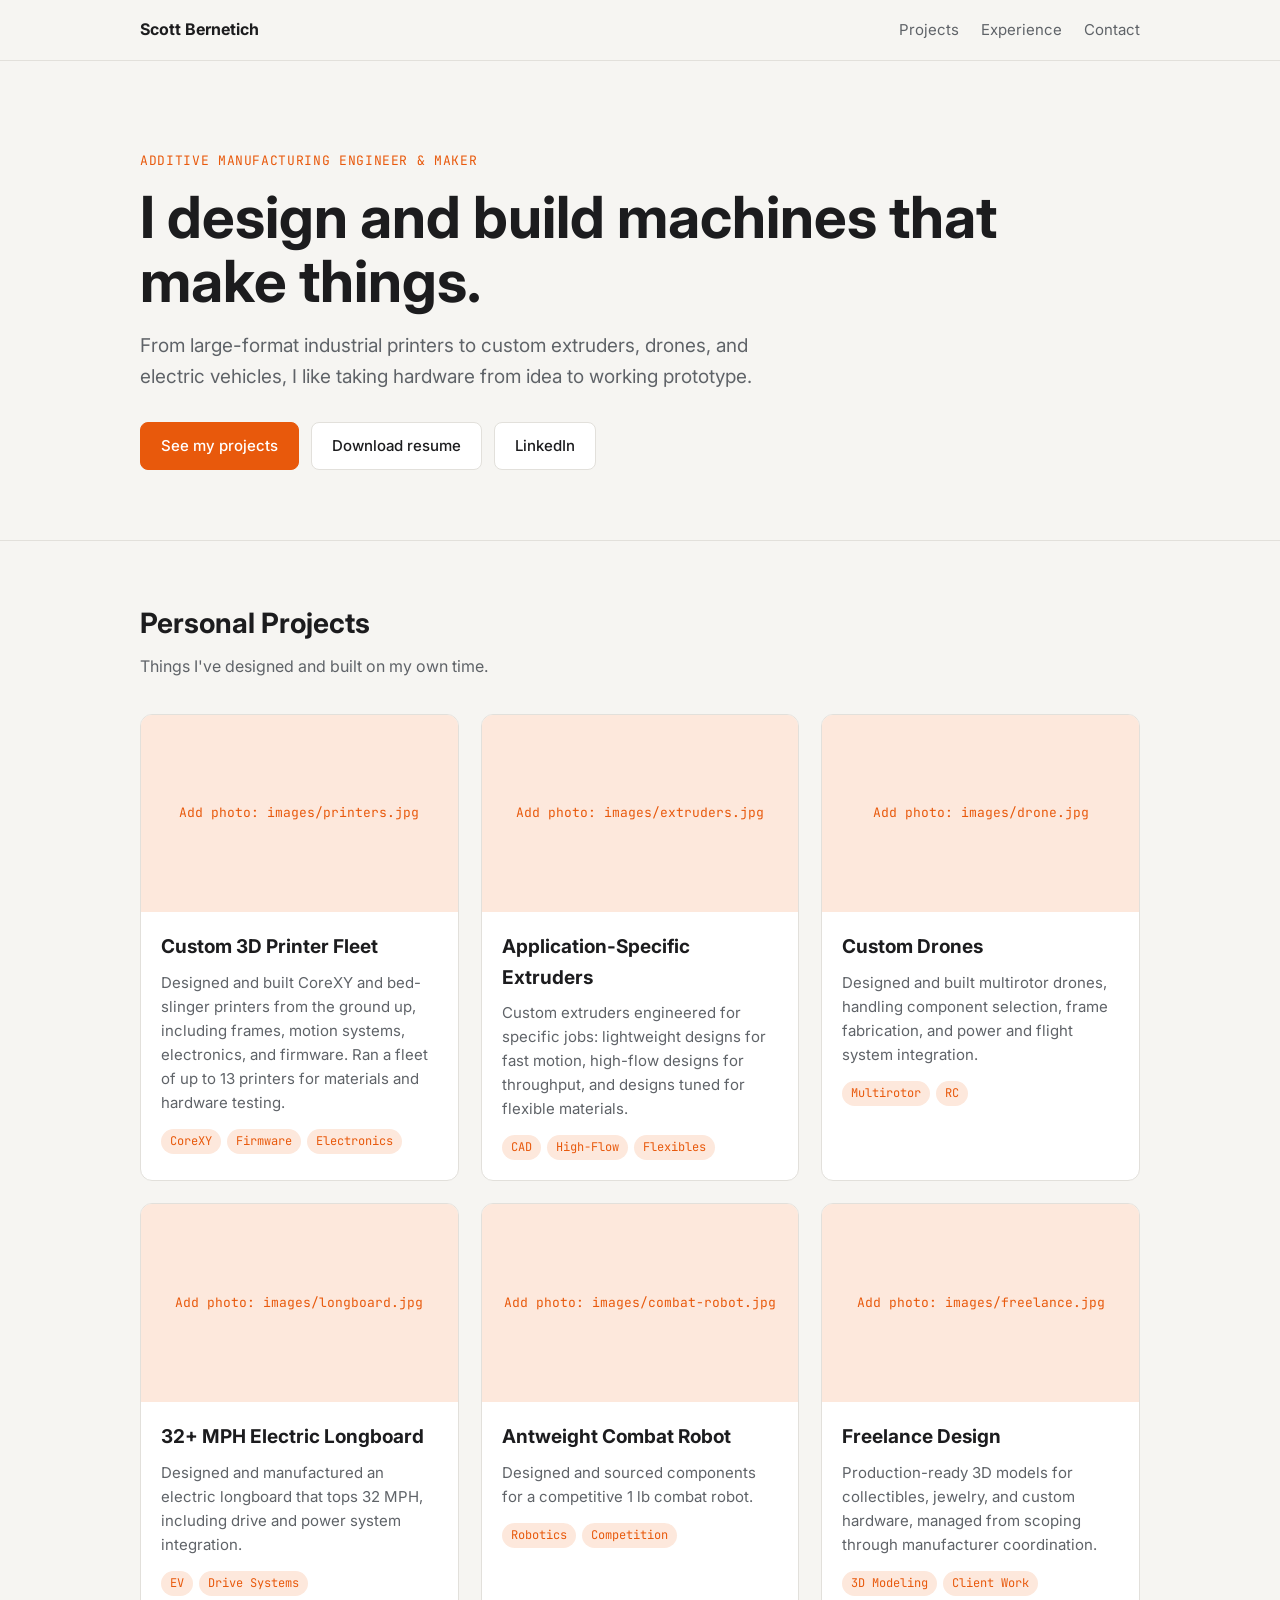
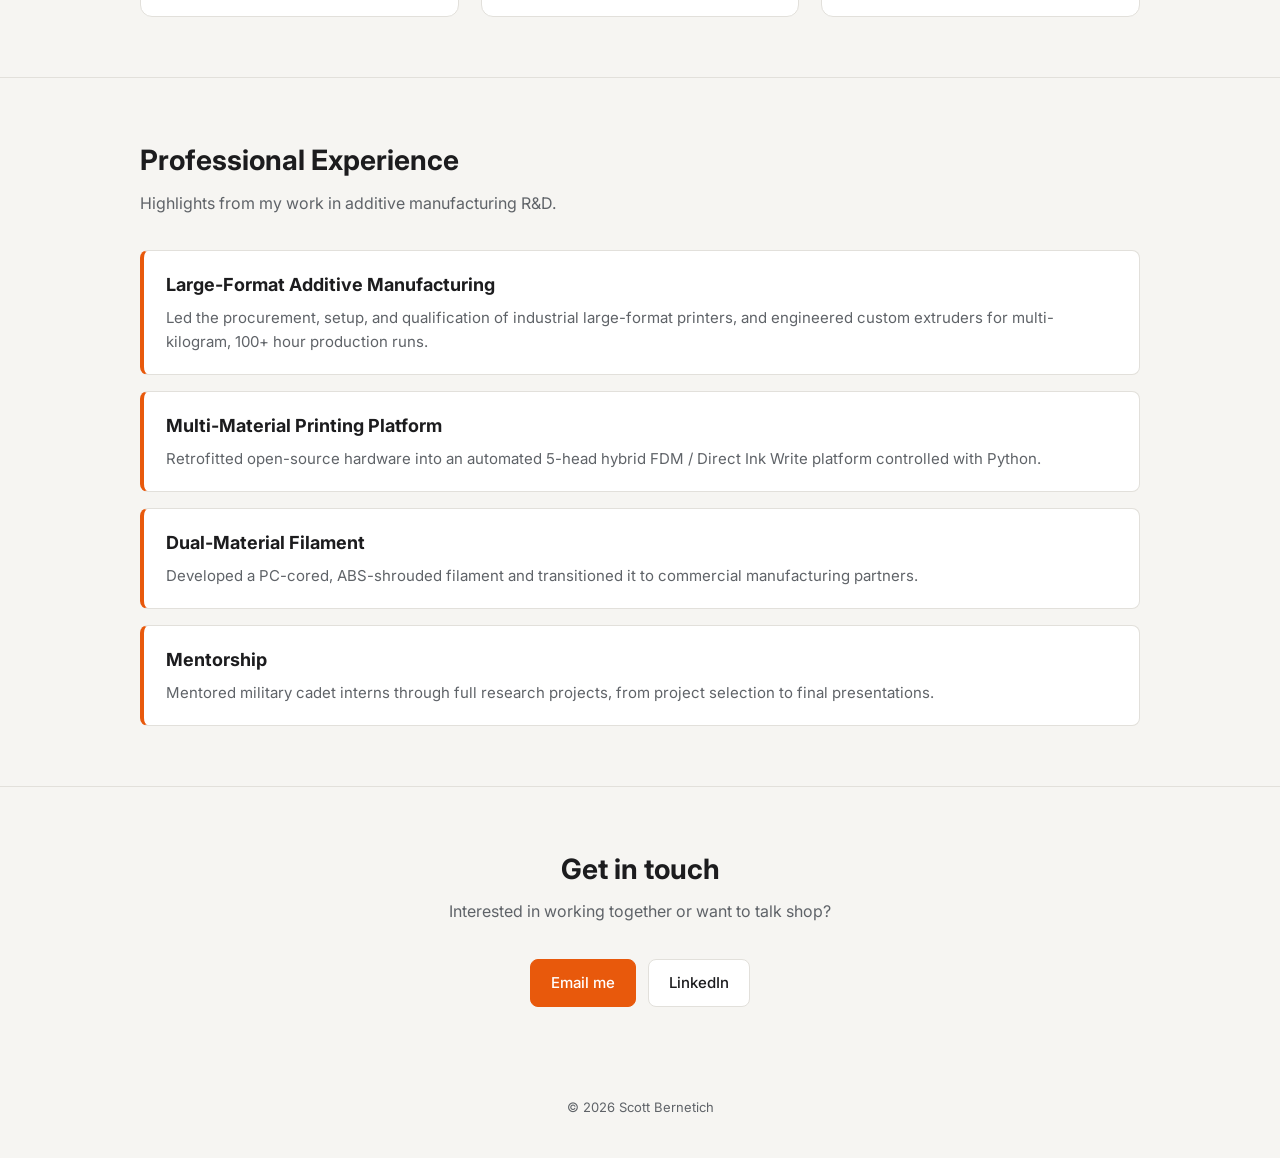
==== index.html @ e178c7a0 "Update portfolio details" ====
<!doctype html>
<html lang="en">
<head>
<meta charset="utf-8">
<meta name="viewport" content="width=device-width, initial-scale=1">
<title>Scott Bernetich | Portfolio</title>
<meta name="description" content="Additive manufacturing engineer and maker. Custom 3D printers, extruders, drones, and more.">
<link rel="preconnect" href="https://fonts.googleapis.com">
<link href="https://fonts.googleapis.com/css2?family=Inter:wght@400;500;700&family=JetBrains+Mono:wght@500&display=swap" rel="stylesheet">
<style>
  :root {
    --bg: #f6f5f2; --surface: #ffffff; --text: #1c1c1e; --muted: #5f6368;
    --line: #e2e0db; --accent: #e8590c; --accent-soft: #fde8dc;
  }
  @media (prefers-color-scheme: dark) {
    :root {
      --bg: #121214; --surface: #1c1c20; --text: #f2f2f2; --muted: #a0a0a8;
      --line: #2e2e34; --accent: #ff7a33; --accent-soft: #3a2418;
    }
  }
  * { box-sizing: border-box; margin: 0; padding: 0; }
  body { background: var(--bg); color: var(--text); font-family: Inter, system-ui, sans-serif; line-height: 1.6; }
  a { color: var(--accent); text-decoration: none; }
  a:hover { text-decoration: underline; }
  .wrap { max-width: 1040px; margin: 0 auto; padding: 0 20px; }

  nav { position: sticky; top: 0; background: var(--bg); border-bottom: 1px solid var(--line); z-index: 10; }
  nav .wrap { display: flex; justify-content: space-between; align-items: center; height: 60px; }
  nav .logo { font-weight: 700; color: var(--text); }
  nav ul { list-style: none; display: flex; gap: 22px; font-size: 15px; }
  nav ul a { color: var(--muted); }
  @media (max-width: 560px) { nav ul { gap: 14px; font-size: 14px; } nav .logo { display: none; } }

  header { padding: 90px 0 70px; }
  .tag { font-family: "JetBrains Mono", monospace; font-size: 13px; color: var(--accent); letter-spacing: .05em; text-transform: uppercase; }
  h1 { font-size: clamp(36px, 6vw, 58px); line-height: 1.1; margin: 14px 0 18px; }
  header p { font-size: 19px; color: var(--muted); max-width: 640px; }
  .buttons { display: flex; flex-wrap: wrap; gap: 12px; margin-top: 30px; }
  .btn { padding: 11px 20px; border-radius: 8px; font-weight: 500; font-size: 15px; border: 1px solid var(--line); color: var(--text); background: var(--surface); }
  .btn.primary { background: var(--accent); border-color: var(--accent); color: #fff; }
  .btn:hover { text-decoration: none; opacity: .88; }

  section { padding: 60px 0; border-top: 1px solid var(--line); }
  h2 { font-size: 28px; margin-bottom: 8px; }
  .lead { color: var(--muted); margin-bottom: 34px; max-width: 640px; }

  .grid { display: grid; grid-template-columns: repeat(auto-fill, minmax(300px, 1fr)); gap: 22px; }
  .card { background: var(--surface); border: 1px solid var(--line); border-radius: 12px; overflow: hidden; display: flex; flex-direction: column; }
  .photo { aspect-ratio: 16/10; background: var(--accent-soft); display: flex; align-items: center; justify-content: center; color: var(--accent); font-family: "JetBrains Mono", monospace; font-size: 13px; position: relative; }
  .photo img { width: 100%; height: 100%; object-fit: cover; position: absolute; inset: 0; }
  .card .body { padding: 20px; flex: 1; }
  .card h3 { font-size: 19px; margin-bottom: 8px; }
  .card p { color: var(--muted); font-size: 15px; }
  .chips { display: flex; flex-wrap: wrap; gap: 6px; margin-top: 14px; }
  .chip { font-family: "JetBrains Mono", monospace; font-size: 12px; padding: 3px 9px; border-radius: 99px; background: var(--accent-soft); color: var(--accent); }

  .work { display: grid; gap: 16px; }
  .work-item { background: var(--surface); border: 1px solid var(--line); border-left: 4px solid var(--accent); border-radius: 8px; padding: 20px 22px; }
  .work-item h3 { font-size: 18px; margin-bottom: 6px; }
  .work-item p { color: var(--muted); font-size: 15px; }

  .contact { text-align: center; }
  .contact .buttons { justify-content: center; }
  footer { text-align: center; color: var(--muted); font-size: 13px; padding: 30px 0 40px; }
</style>
</head>
<body>

<nav>
  <div class="wrap">
    <a href="#" class="logo">Scott Bernetich</a>
    <ul>
      <li><a href="#projects">Projects</a></li>
      <li><a href="#work">Experience</a></li>
      <li><a href="#contact">Contact</a></li>
    </ul>
  </div>
</nav>

<header>
  <div class="wrap">
    <div class="tag">Additive Manufacturing Engineer &amp; Maker</div>
    <h1>I design and build machines that make things.</h1>
    <p>From large-format industrial printers to custom extruders, drones, and electric vehicles, I like taking hardware from idea to working prototype.</p>
    <div class="buttons">
      <a class="btn primary" href="#projects">See my projects</a>
      <a class="btn" href="resume.pdf">Download resume</a>
      <a class="btn" href="https://www.linkedin.com/in/your-profile">LinkedIn</a>
    </div>
  </div>
</header>

<section id="projects">
  <div class="wrap">
    <h2>Personal Projects</h2>
    <p class="lead">Things I've designed and built on my own time.</p>
    <div class="grid">

      <div class="card">
        <div class="photo">Add photo: images/printers.jpg<img src="images/printers.jpg" alt="Custom 3D printers" onerror="this.remove()"></div>
        <div class="body">
          <h3>Custom 3D Printer Fleet</h3>
          <p>Designed and built CoreXY and bed-slinger printers from the ground up, including frames, motion systems, electronics, and firmware. Ran a fleet of up to 13 printers for materials and hardware testing.</p>
          <div class="chips"><span class="chip">CoreXY</span><span class="chip">Firmware</span><span class="chip">Electronics</span></div>
        </div>
      </div>

      <div class="card">
        <div class="photo">Add photo: images/extruders.jpg<img src="images/extruders.jpg" alt="Custom extruders" onerror="this.remove()"></div>
        <div class="body">
          <h3>Application-Specific Extruders</h3>
          <p>Custom extruders engineered for specific jobs: lightweight designs for fast motion, high-flow designs for throughput, and designs tuned for flexible materials.</p>
          <div class="chips"><span class="chip">CAD</span><span class="chip">High-Flow</span><span class="chip">Flexibles</span></div>
        </div>
      </div>

      <div class="card">
        <div class="photo">Add photo: images/drone.jpg<img src="images/drone.jpg" alt="Custom drone" onerror="this.remove()"></div>
        <div class="body">
          <h3>Custom Drones</h3>
          <p>Designed and built multirotor drones, handling component selection, frame fabrication, and power and flight system integration.</p>
          <div class="chips"><span class="chip">Multirotor</span><span class="chip">RC</span></div>
        </div>
      </div>

      <div class="card">
        <div class="photo">Add photo: images/longboard.jpg<img src="images/longboard.jpg" alt="Electric longboard" onerror="this.remove()"></div>
        <div class="body">
          <h3>32+ MPH Electric Longboard</h3>
          <p>Designed and manufactured an electric longboard that tops 32 MPH, including drive and power system integration.</p>
          <div class="chips"><span class="chip">EV</span><span class="chip">Drive Systems</span></div>
        </div>
      </div>

      <div class="card">
        <div class="photo">Add photo: images/combat-robot.jpg<img src="images/combat-robot.jpg" alt="Antweight combat robot" onerror="this.remove()"></div>
        <div class="body">
          <h3>Antweight Combat Robot</h3>
          <p>Designed and sourced components for a competitive 1 lb combat robot.</p>
          <div class="chips"><span class="chip">Robotics</span><span class="chip">Competition</span></div>
        </div>
      </div>

      <div class="card">
        <div class="photo">Add photo: images/freelance.jpg<img src="images/freelance.jpg" alt="Freelance design work" onerror="this.remove()"></div>
        <div class="body">
          <h3>Freelance Design</h3>
          <p>Production-ready 3D models for collectibles, jewelry, and custom hardware, managed from scoping through manufacturer coordination.</p>
          <div class="chips"><span class="chip">3D Modeling</span><span class="chip">Client Work</span></div>
        </div>
      </div>

    </div>
  </div>
</section>

<section id="work">
  <div class="wrap">
    <h2>Professional Experience</h2>
    <p class="lead">Highlights from my work in additive manufacturing R&amp;D.</p>
    <div class="work">
      <div class="work-item">
        <h3>Large-Format Additive Manufacturing</h3>
        <p>Led the procurement, setup, and qualification of industrial large-format printers, and engineered custom extruders for multi-kilogram, 100+ hour production runs.</p>
      </div>
      <div class="work-item">
        <h3>Multi-Material Printing Platform</h3>
        <p>Retrofitted open-source hardware into an automated 5-head hybrid FDM / Direct Ink Write platform controlled with Python.</p>
      </div>
      <div class="work-item">
        <h3>Dual-Material Filament</h3>
        <p>Developed a PC-cored, ABS-shrouded filament and transitioned it to commercial manufacturing partners.</p>
      </div>
      <div class="work-item">
        <h3>Mentorship</h3>
        <p>Mentored military cadet interns through full research projects, from project selection to final presentations.</p>
      </div>
    </div>
  </div>
</section>

<section id="contact" class="contact">
  <div class="wrap">
    <h2>Get in touch</h2>
    <p class="lead" style="margin-left:auto;margin-right:auto">Interested in working together or want to talk shop?</p>
    <div class="buttons">
      <a class="btn primary" href="mailto:bernetichs001@gmail.com">Email me</a>
      <a class="btn" href="https://www.linkedin.com/in/3dprint">LinkedIn</a>
    </div>
  </div>
</section>

<footer>&copy; 2026 Scott Bernetich</footer>

</body>
</html>
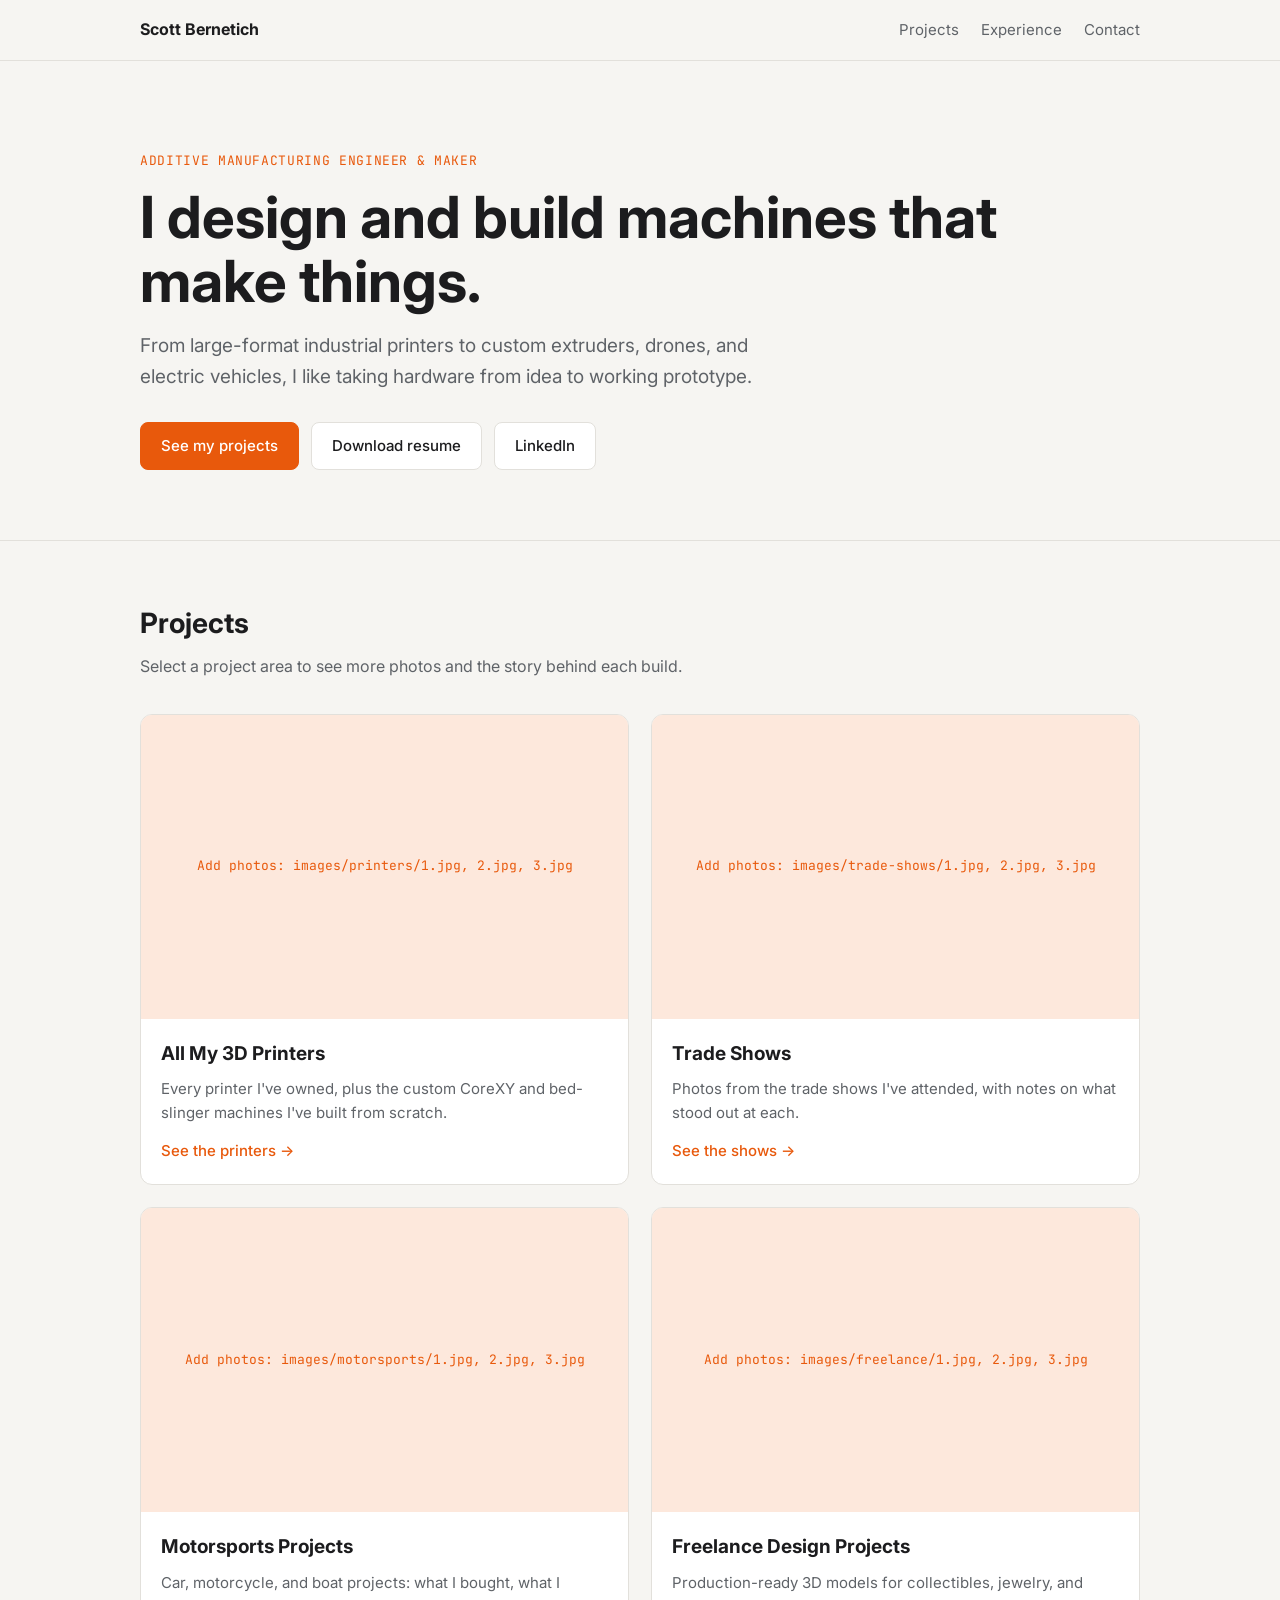
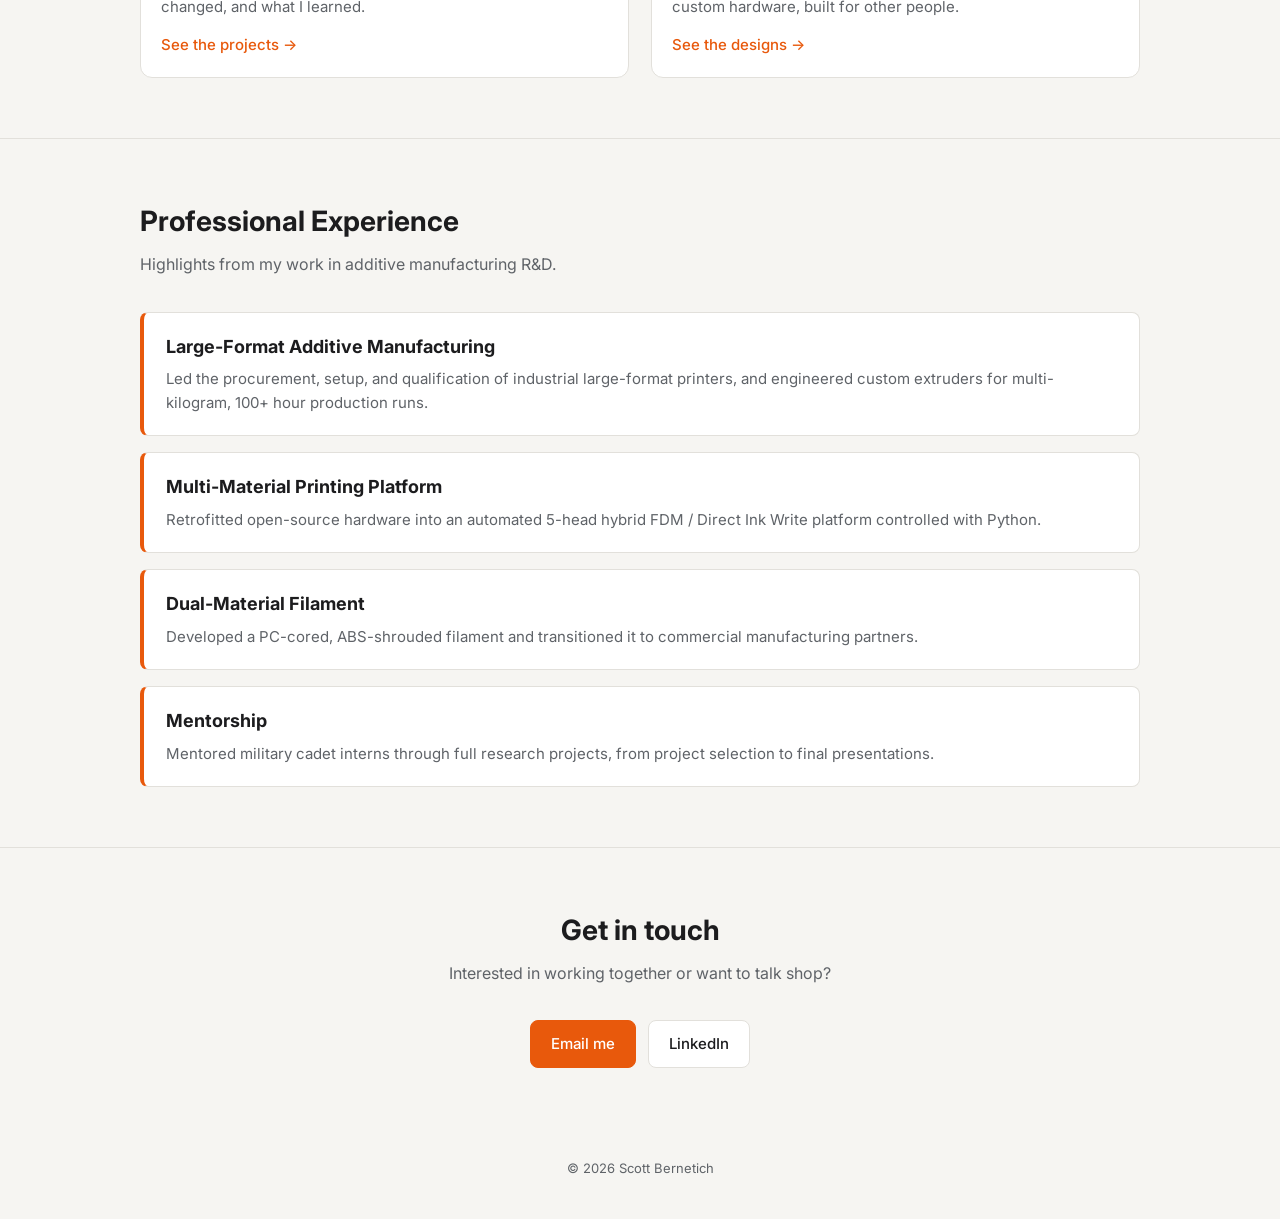
==== commit 8f38c129: "Update index.html" ====
--- a/index.html
+++ b/index.html
@@ -7,62 +7,7 @@
 <meta name="description" content="Additive manufacturing engineer and maker. Custom 3D printers, extruders, drones, and more.">
 <link rel="preconnect" href="https://fonts.googleapis.com">
 <link href="https://fonts.googleapis.com/css2?family=Inter:wght@400;500;700&family=JetBrains+Mono:wght@500&display=swap" rel="stylesheet">
-<style>
-  :root {
-    --bg: #f6f5f2; --surface: #ffffff; --text: #1c1c1e; --muted: #5f6368;
-    --line: #e2e0db; --accent: #e8590c; --accent-soft: #fde8dc;
-  }
-  @media (prefers-color-scheme: dark) {
-    :root {
-      --bg: #121214; --surface: #1c1c20; --text: #f2f2f2; --muted: #a0a0a8;
-      --line: #2e2e34; --accent: #ff7a33; --accent-soft: #3a2418;
-    }
-  }
-  * { box-sizing: border-box; margin: 0; padding: 0; }
-  body { background: var(--bg); color: var(--text); font-family: Inter, system-ui, sans-serif; line-height: 1.6; }
-  a { color: var(--accent); text-decoration: none; }
-  a:hover { text-decoration: underline; }
-  .wrap { max-width: 1040px; margin: 0 auto; padding: 0 20px; }
-
-  nav { position: sticky; top: 0; background: var(--bg); border-bottom: 1px solid var(--line); z-index: 10; }
-  nav .wrap { display: flex; justify-content: space-between; align-items: center; height: 60px; }
-  nav .logo { font-weight: 700; color: var(--text); }
-  nav ul { list-style: none; display: flex; gap: 22px; font-size: 15px; }
-  nav ul a { color: var(--muted); }
-  @media (max-width: 560px) { nav ul { gap: 14px; font-size: 14px; } nav .logo { display: none; } }
-
-  header { padding: 90px 0 70px; }
-  .tag { font-family: "JetBrains Mono", monospace; font-size: 13px; color: var(--accent); letter-spacing: .05em; text-transform: uppercase; }
-  h1 { font-size: clamp(36px, 6vw, 58px); line-height: 1.1; margin: 14px 0 18px; }
-  header p { font-size: 19px; color: var(--muted); max-width: 640px; }
-  .buttons { display: flex; flex-wrap: wrap; gap: 12px; margin-top: 30px; }
-  .btn { padding: 11px 20px; border-radius: 8px; font-weight: 500; font-size: 15px; border: 1px solid var(--line); color: var(--text); background: var(--surface); }
-  .btn.primary { background: var(--accent); border-color: var(--accent); color: #fff; }
-  .btn:hover { text-decoration: none; opacity: .88; }
-
-  section { padding: 60px 0; border-top: 1px solid var(--line); }
-  h2 { font-size: 28px; margin-bottom: 8px; }
-  .lead { color: var(--muted); margin-bottom: 34px; max-width: 640px; }
-
-  .grid { display: grid; grid-template-columns: repeat(auto-fill, minmax(300px, 1fr)); gap: 22px; }
-  .card { background: var(--surface); border: 1px solid var(--line); border-radius: 12px; overflow: hidden; display: flex; flex-direction: column; }
-  .photo { aspect-ratio: 16/10; background: var(--accent-soft); display: flex; align-items: center; justify-content: center; color: var(--accent); font-family: "JetBrains Mono", monospace; font-size: 13px; position: relative; }
-  .photo img { width: 100%; height: 100%; object-fit: cover; position: absolute; inset: 0; }
-  .card .body { padding: 20px; flex: 1; }
-  .card h3 { font-size: 19px; margin-bottom: 8px; }
-  .card p { color: var(--muted); font-size: 15px; }
-  .chips { display: flex; flex-wrap: wrap; gap: 6px; margin-top: 14px; }
-  .chip { font-family: "JetBrains Mono", monospace; font-size: 12px; padding: 3px 9px; border-radius: 99px; background: var(--accent-soft); color: var(--accent); }
-
-  .work { display: grid; gap: 16px; }
-  .work-item { background: var(--surface); border: 1px solid var(--line); border-left: 4px solid var(--accent); border-radius: 8px; padding: 20px 22px; }
-  .work-item h3 { font-size: 18px; margin-bottom: 6px; }
-  .work-item p { color: var(--muted); font-size: 15px; }
-
-  .contact { text-align: center; }
-  .contact .buttons { justify-content: center; }
-  footer { text-align: center; color: var(--muted); font-size: 13px; padding: 30px 0 40px; }
-</style>
+<link rel="stylesheet" href="style.css">
 </head>
 <body>
 
@@ -85,70 +30,68 @@
     <div class="buttons">
       <a class="btn primary" href="#projects">See my projects</a>
       <a class="btn" href="resume.pdf">Download resume</a>
-      <a class="btn" href="https://www.linkedin.com/in/your-profile">LinkedIn</a>
+      <a class="btn" href="https://www.linkedin.com/in/3dprint">LinkedIn</a>
     </div>
   </div>
 </header>
 
 <section id="projects">
   <div class="wrap">
-    <h2>Personal Projects</h2>
-    <p class="lead">Things I've designed and built on my own time.</p>
-    <div class="grid">
+    <h2>Projects</h2>
+    <p class="lead">Select a project area to see more photos and the story behind each build.</p>
+    <div class="grid two">
 
-      <div class="card">
-        <div class="photo">Add photo: images/printers.jpg<img src="images/printers.jpg" alt="Custom 3D printers" onerror="this.remove()"></div>
+      <a class="card" href="printers.html">
+        <div class="photo slideshow">Add photos: images/printers/1.jpg, 2.jpg, 3.jpg
+          <img src="images/printers/1.jpg" alt="3D printer">
+          <img src="images/printers/2.jpg" alt="3D printer">
+          <img src="images/printers/3.jpg" alt="3D printer">
+        </div>
         <div class="body">
-          <h3>Custom 3D Printer Fleet</h3>
-          <p>Designed and built CoreXY and bed-slinger printers from the ground up, including frames, motion systems, electronics, and firmware. Ran a fleet of up to 13 printers for materials and hardware testing.</p>
-          <div class="chips"><span class="chip">CoreXY</span><span class="chip">Firmware</span><span class="chip">Electronics</span></div>
+          <h3>All My 3D Printers</h3>
+          <p>Every printer I've owned, plus the custom CoreXY and bed-slinger machines I've built from scratch.</p>
+          <span class="more">See the printers &rarr;</span>
         </div>
-      </div>
+      </a>
 
-      <div class="card">
-        <div class="photo">Add photo: images/extruders.jpg<img src="images/extruders.jpg" alt="Custom extruders" onerror="this.remove()"></div>
+      <a class="card" href="trade-shows.html">
+        <div class="photo slideshow">Add photos: images/trade-shows/1.jpg, 2.jpg, 3.jpg
+          <img src="images/trade-shows/1.jpg" alt="Trade show">
+          <img src="images/trade-shows/2.jpg" alt="Trade show">
+          <img src="images/trade-shows/3.jpg" alt="Trade show">
+        </div>
         <div class="body">
-          <h3>Application-Specific Extruders</h3>
-          <p>Custom extruders engineered for specific jobs: lightweight designs for fast motion, high-flow designs for throughput, and designs tuned for flexible materials.</p>
-          <div class="chips"><span class="chip">CAD</span><span class="chip">High-Flow</span><span class="chip">Flexibles</span></div>
+          <h3>Trade Shows</h3>
+          <p>Photos from the trade shows I've attended, with notes on what stood out at each.</p>
+          <span class="more">See the shows &rarr;</span>
         </div>
-      </div>
+      </a>
 
-      <div class="card">
-        <div class="photo">Add photo: images/drone.jpg<img src="images/drone.jpg" alt="Custom drone" onerror="this.remove()"></div>
+      <a class="card" href="motorsports.html">
+        <div class="photo slideshow">Add photos: images/motorsports/1.jpg, 2.jpg, 3.jpg
+          <img src="images/motorsports/1.jpg" alt="Motorsports project">
+          <img src="images/motorsports/2.jpg" alt="Motorsports project">
+          <img src="images/motorsports/3.jpg" alt="Motorsports project">
+        </div>
         <div class="body">
-          <h3>Custom Drones</h3>
-          <p>Designed and built multirotor drones, handling component selection, frame fabrication, and power and flight system integration.</p>
-          <div class="chips"><span class="chip">Multirotor</span><span class="chip">RC</span></div>
+          <h3>Motorsports Projects</h3>
+          <p>Car, motorcycle, and boat projects: what I bought, what I changed, and what I learned.</p>
+          <span class="more">See the projects &rarr;</span>
         </div>
-      </div>
+      </a>
 
-      <div class="card">
-        <div class="photo">Add photo: images/longboard.jpg<img src="images/longboard.jpg" alt="Electric longboard" onerror="this.remove()"></div>
+      <a class="card" href="freelance.html">
+        <div class="photo slideshow">Add photos: images/freelance/1.jpg, 2.jpg, 3.jpg
+          <img src="images/freelance/1.jpg" alt="Freelance design project">
+          <img src="images/freelance/2.jpg" alt="Freelance design project">
+          <img src="images/freelance/3.jpg" alt="Freelance design project">
+        </div>
         <div class="body">
-          <h3>32+ MPH Electric Longboard</h3>
-          <p>Designed and manufactured an electric longboard that tops 32 MPH, including drive and power system integration.</p>
-          <div class="chips"><span class="chip">EV</span><span class="chip">Drive Systems</span></div>
+          <h3>Freelance Design Projects</h3>
+          <p>Production-ready 3D models for collectibles, jewelry, and custom hardware, built for other people.</p>
+          <span class="more">See the designs &rarr;</span>
         </div>
-      </div>
-
-      <div class="card">
-        <div class="photo">Add photo: images/combat-robot.jpg<img src="images/combat-robot.jpg" alt="Antweight combat robot" onerror="this.remove()"></div>
-        <div class="body">
-          <h3>Antweight Combat Robot</h3>
-          <p>Designed and sourced components for a competitive 1 lb combat robot.</p>
-          <div class="chips"><span class="chip">Robotics</span><span class="chip">Competition</span></div>
-        </div>
-      </div>
-
-      <div class="card">
-        <div class="photo">Add photo: images/freelance.jpg<img src="images/freelance.jpg" alt="Freelance design work" onerror="this.remove()"></div>
-        <div class="body">
-          <h3>Freelance Design</h3>
-          <p>Production-ready 3D models for collectibles, jewelry, and custom hardware, managed from scoping through manufacturer coordination.</p>
-          <div class="chips"><span class="chip">3D Modeling</span><span class="chip">Client Work</span></div>
-        </div>
-      </div>
+      </a>
 
     </div>
   </div>
@@ -192,5 +135,6 @@
 
 <footer>&copy; 2026 Scott Bernetich</footer>
 
+<script src="slideshow.js"></script>
 </body>
 </html>
--- a/style.css
+++ b/style.css
@@ -0,0 +1,82 @@
+:root {
+  --bg: #f6f5f2; --surface: #ffffff; --text: #1c1c1e; --muted: #5f6368;
+  --line: #e2e0db; --accent: #e8590c; --accent-soft: #fde8dc;
+}
+@media (prefers-color-scheme: dark) {
+  :root {
+    --bg: #121214; --surface: #1c1c20; --text: #f2f2f2; --muted: #a0a0a8;
+    --line: #2e2e34; --accent: #ff7a33; --accent-soft: #3a2418;
+  }
+}
+* { box-sizing: border-box; margin: 0; padding: 0; }
+body { background: var(--bg); color: var(--text); font-family: Inter, system-ui, sans-serif; line-height: 1.6; }
+a { color: var(--accent); text-decoration: none; }
+a:hover { text-decoration: underline; }
+a:focus-visible { outline: 2px solid var(--accent); outline-offset: 3px; border-radius: 4px; }
+.wrap { max-width: 1040px; margin: 0 auto; padding: 0 20px; }
+
+nav { position: sticky; top: 0; background: var(--bg); border-bottom: 1px solid var(--line); z-index: 10; }
+nav .wrap { display: flex; justify-content: space-between; align-items: center; height: 60px; }
+nav .logo { font-weight: 700; color: var(--text); }
+nav ul { list-style: none; display: flex; gap: 22px; font-size: 15px; }
+nav ul a { color: var(--muted); }
+@media (max-width: 560px) { nav ul { gap: 14px; font-size: 14px; } nav .logo { display: none; } }
+
+header { padding: 90px 0 70px; }
+.tag { font-family: "JetBrains Mono", monospace; font-size: 13px; color: var(--accent); letter-spacing: .05em; text-transform: uppercase; }
+h1 { font-size: clamp(36px, 6vw, 58px); line-height: 1.1; margin: 14px 0 18px; }
+header p { font-size: 19px; color: var(--muted); max-width: 640px; }
+.buttons { display: flex; flex-wrap: wrap; gap: 12px; margin-top: 30px; }
+.btn { padding: 11px 20px; border-radius: 8px; font-weight: 500; font-size: 15px; border: 1px solid var(--line); color: var(--text); background: var(--surface); }
+.btn.primary { background: var(--accent); border-color: var(--accent); color: #fff; }
+.btn:hover { text-decoration: none; opacity: .88; }
+
+section { padding: 60px 0; border-top: 1px solid var(--line); }
+h2 { font-size: 28px; margin-bottom: 8px; }
+.lead { color: var(--muted); margin-bottom: 34px; max-width: 640px; }
+
+.grid { display: grid; grid-template-columns: repeat(auto-fill, minmax(300px, 1fr)); gap: 22px; }
+.grid.two { grid-template-columns: repeat(auto-fit, minmax(min(100%, 420px), 1fr)); }
+.card { background: var(--surface); border: 1px solid var(--line); border-radius: 12px; overflow: hidden; display: flex; flex-direction: column; }
+.photo { aspect-ratio: 16/10; background: var(--accent-soft); display: flex; align-items: center; justify-content: center; color: var(--accent); font-family: "JetBrains Mono", monospace; font-size: 13px; text-align: center; padding: 0 16px; position: relative; overflow: hidden; }
+.photo img { width: 100%; height: 100%; object-fit: cover; position: absolute; inset: 0; }
+.card .body { padding: 20px; flex: 1; }
+.card h3 { font-size: 19px; margin-bottom: 8px; }
+.card p { color: var(--muted); font-size: 15px; }
+.chips { display: flex; flex-wrap: wrap; gap: 6px; margin-top: 14px; }
+.chip { font-family: "JetBrains Mono", monospace; font-size: 12px; padding: 3px 9px; border-radius: 99px; background: var(--accent-soft); color: var(--accent); }
+
+/* Slideshows: images stack and fade; slideshow.js marks one as active */
+.slideshow img { opacity: 0; transition: opacity .7s ease; }
+.slideshow img.active { opacity: 1; }
+@media (prefers-reduced-motion: reduce) { .slideshow img { transition: none; } }
+
+/* Project cards on the home page are fully clickable */
+a.card { color: inherit; transition: border-color .15s ease; }
+a.card:hover { text-decoration: none; border-color: var(--accent); }
+a.card .more { display: inline-block; margin-top: 14px; color: var(--accent); font-weight: 500; font-size: 15px; }
+
+.work { display: grid; gap: 16px; }
+.work-item { background: var(--surface); border: 1px solid var(--line); border-left: 4px solid var(--accent); border-radius: 8px; padding: 20px 22px; }
+.work-item h3 { font-size: 18px; margin-bottom: 6px; }
+.work-item p { color: var(--muted); font-size: 15px; }
+
+.contact { text-align: center; }
+.contact .buttons { justify-content: center; }
+footer { text-align: center; color: var(--muted); font-size: 13px; padding: 30px 0 40px; }
+
+/* Project subpages */
+.page-head { padding: 56px 0 40px; }
+.page-head .back { font-size: 15px; font-weight: 500; }
+.page-head h1 { font-size: clamp(32px, 5vw, 46px); margin: 18px 0 12px; }
+.page-head .lead { margin-bottom: 0; }
+.page-body { padding: 10px 0 60px; border-top: 1px solid var(--line); }
+.page-body h2 { margin: 44px 0 18px; }
+.page-body h2:first-child { margin-top: 40px; }
+
+.entry { display: grid; grid-template-columns: minmax(0, 5fr) minmax(0, 6fr); gap: 26px; background: var(--surface); border: 1px solid var(--line); border-radius: 12px; padding: 20px; margin-bottom: 20px; }
+.entry .photo { border-radius: 8px; aspect-ratio: 4/3; align-self: start; }
+.entry h3 { font-size: 21px; margin-bottom: 4px; }
+.entry .meta { font-family: "JetBrains Mono", monospace; font-size: 12px; color: var(--muted); margin-bottom: 12px; }
+.entry p { color: var(--muted); font-size: 15px; margin-bottom: 10px; }
+@media (max-width: 700px) { .entry { grid-template-columns: 1fr; } }
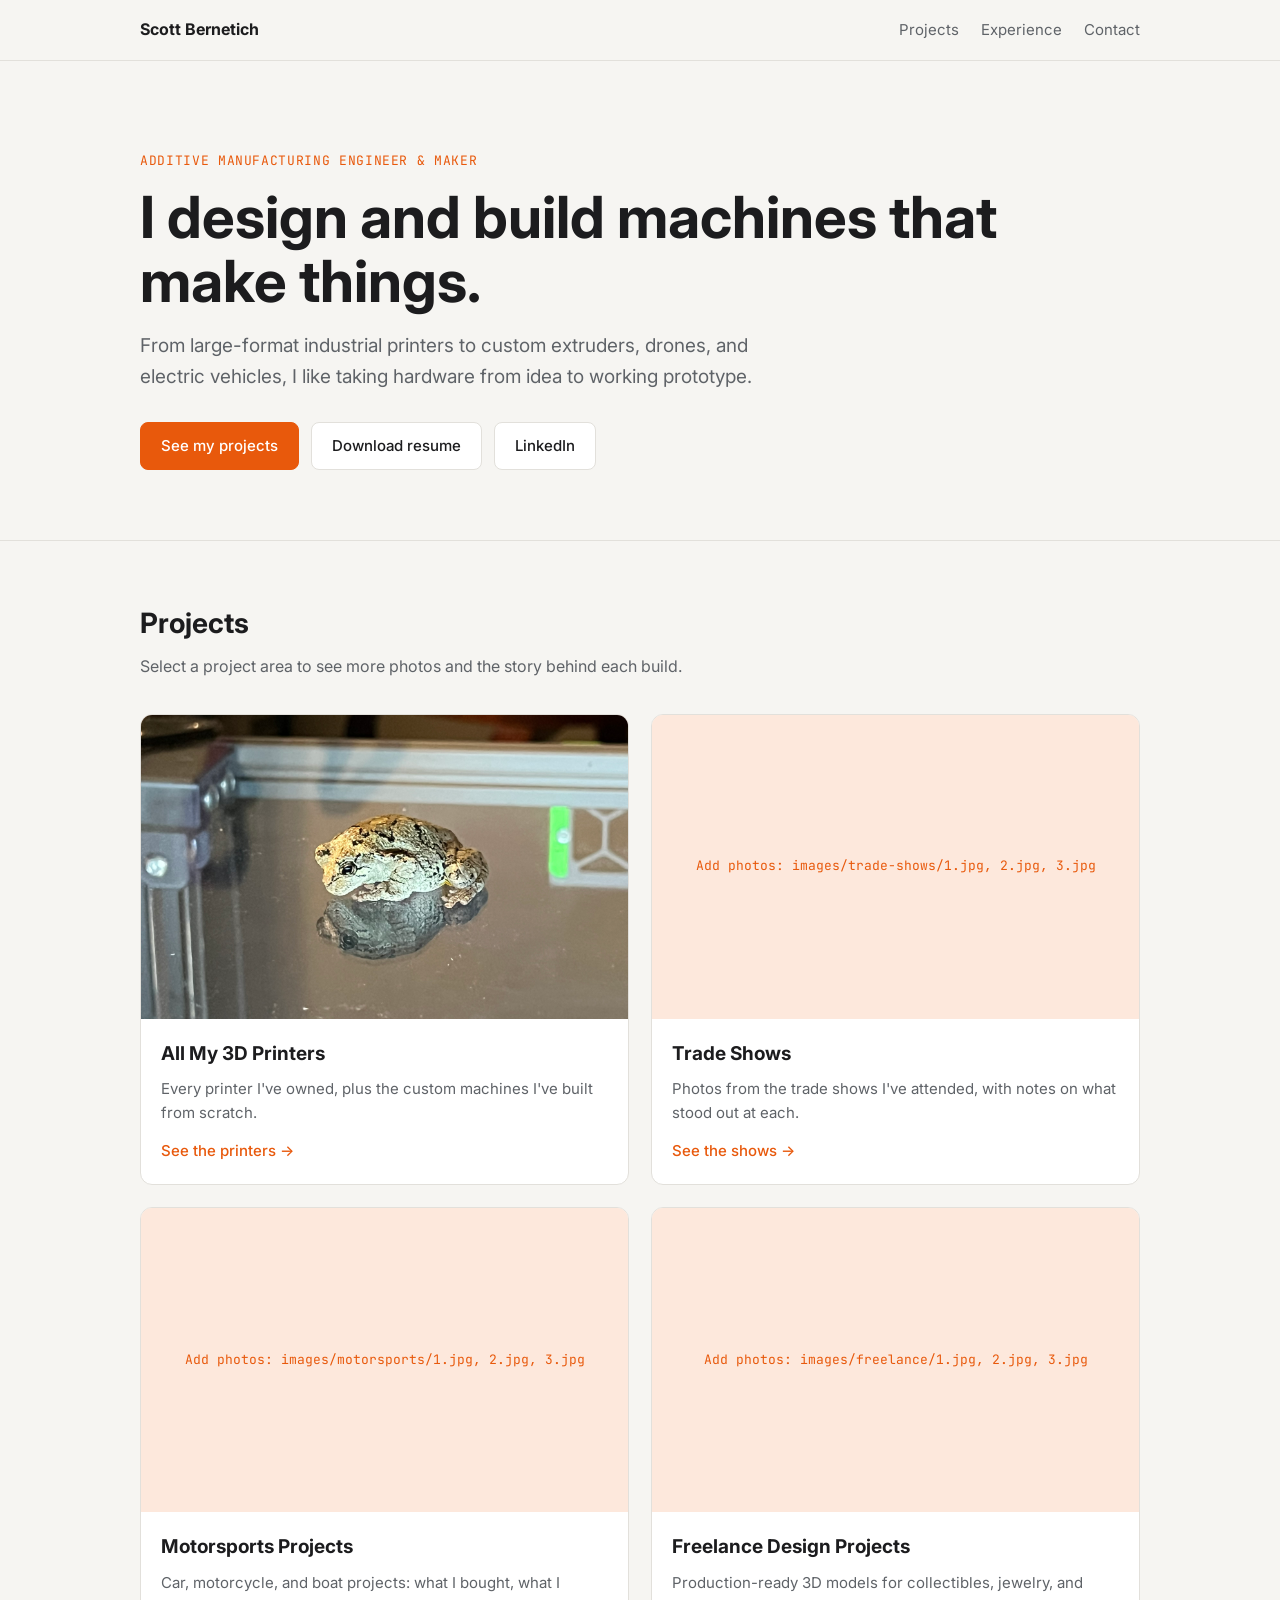
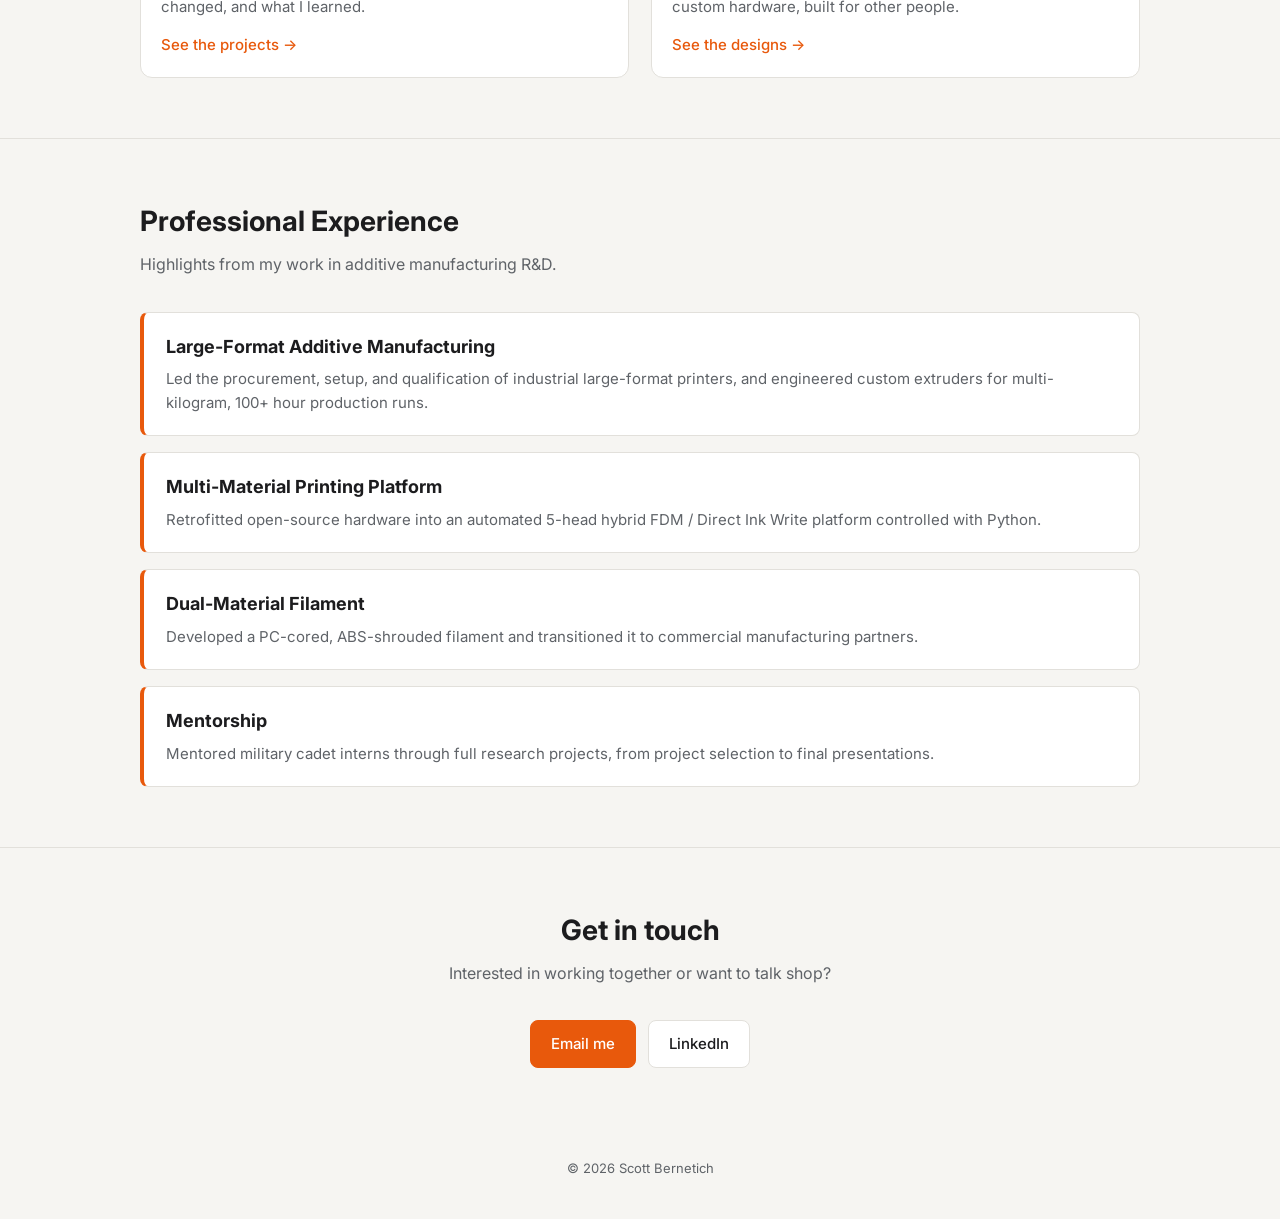
==== commit de2fc9c3: "Enhance printer section with new images and text Updated the photo slideshow for printers and modifi" ====
--- a/index.html
+++ b/index.html
@@ -42,14 +42,30 @@
     <div class="grid two">
 
       <a class="card" href="printers.html">
-        <div class="photo slideshow">Add photos: images/printers/1.jpg, 2.jpg, 3.jpg
-          <img src="images/printers/1.jpg" alt="3D printer">
-          <img src="images/printers/2.jpg" alt="3D printer">
-          <img src="images/printers/3.jpg" alt="3D printer">
+        <div class="photo slideshow">
+          <img src="images/printers/Bubba on Printer_1.jpeg" alt="3D printer">
+          <img src="images/printers/Bubba on Printer_3.jpeg" alt="3D printer">
+          <img src="images/printers/Anet-A8-3D-Printer.jpg" alt="3D printer">
+          <img src="images/printers/AnyCubic Mono X.jpg" alt="3D printer">
+          <img src="images/printers/Bambu A1 Combo.jpg" alt="3D printer">
+          <img src="images/printers/Creality CP-01.jpg" alt="3D printer">
+          <img src="images/printers/Creality CR10 Mini.png" alt="3D printer">
+          <img src="images/printers/Creality Ender 3.jpg" alt="3D printer">
+          <img src="images/printers/Creality Ender 6.jpg" alt="3D printer">
+          <img src="images/printers/Creality LD-002H.png" alt="3D printer">
+          <img src="images/printers/Eryone ER20.jpg" alt="3D printer">
+          <img src="images/printers/Eryone Thinker SE.jpg" alt="3D printer">
+          <img src="images/printers/FlashForge Creator Pro.jpg" alt="3D printer">
+          <img src="images/printers/Formbot TRex.jpg" alt="3D printer">
+          <img src="images/printers/Formlabs Form 2.jpg" alt="3D printer">
+          <img src="images/printers/Longer Orange Printers.jpg.png" alt="3D printer">
+          <img src="images/printers/Makerbot Replicator 2.jpg" alt="3D printer">
+          <img src="images/printers/custom-micron.jpg" alt="3D printer">
+          <img src="images/printers/custom-voron.jpg" alt="3D printer">
         </div>
         <div class="body">
           <h3>All My 3D Printers</h3>
-          <p>Every printer I've owned, plus the custom CoreXY and bed-slinger machines I've built from scratch.</p>
+          <p>Every printer I've owned, plus the custom machines I've built from scratch.</p>
           <span class="more">See the printers &rarr;</span>
         </div>
       </a>
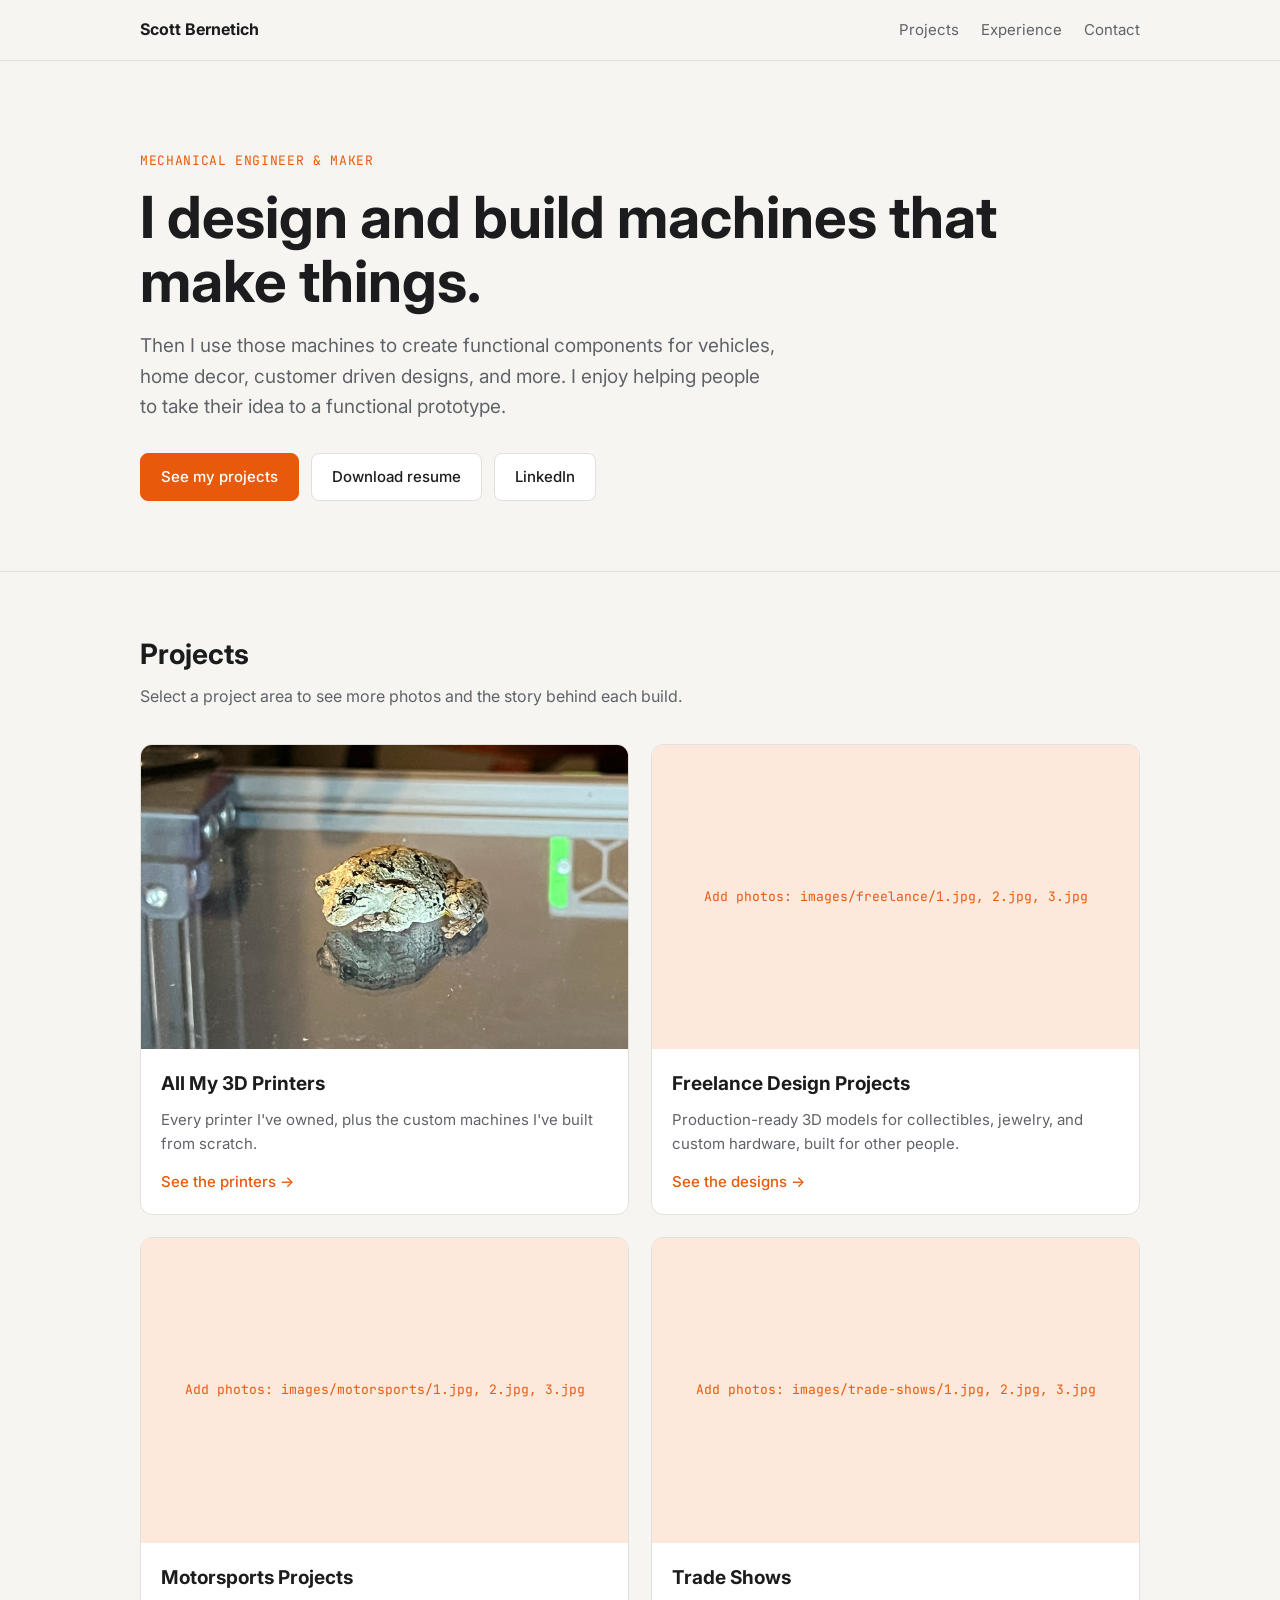
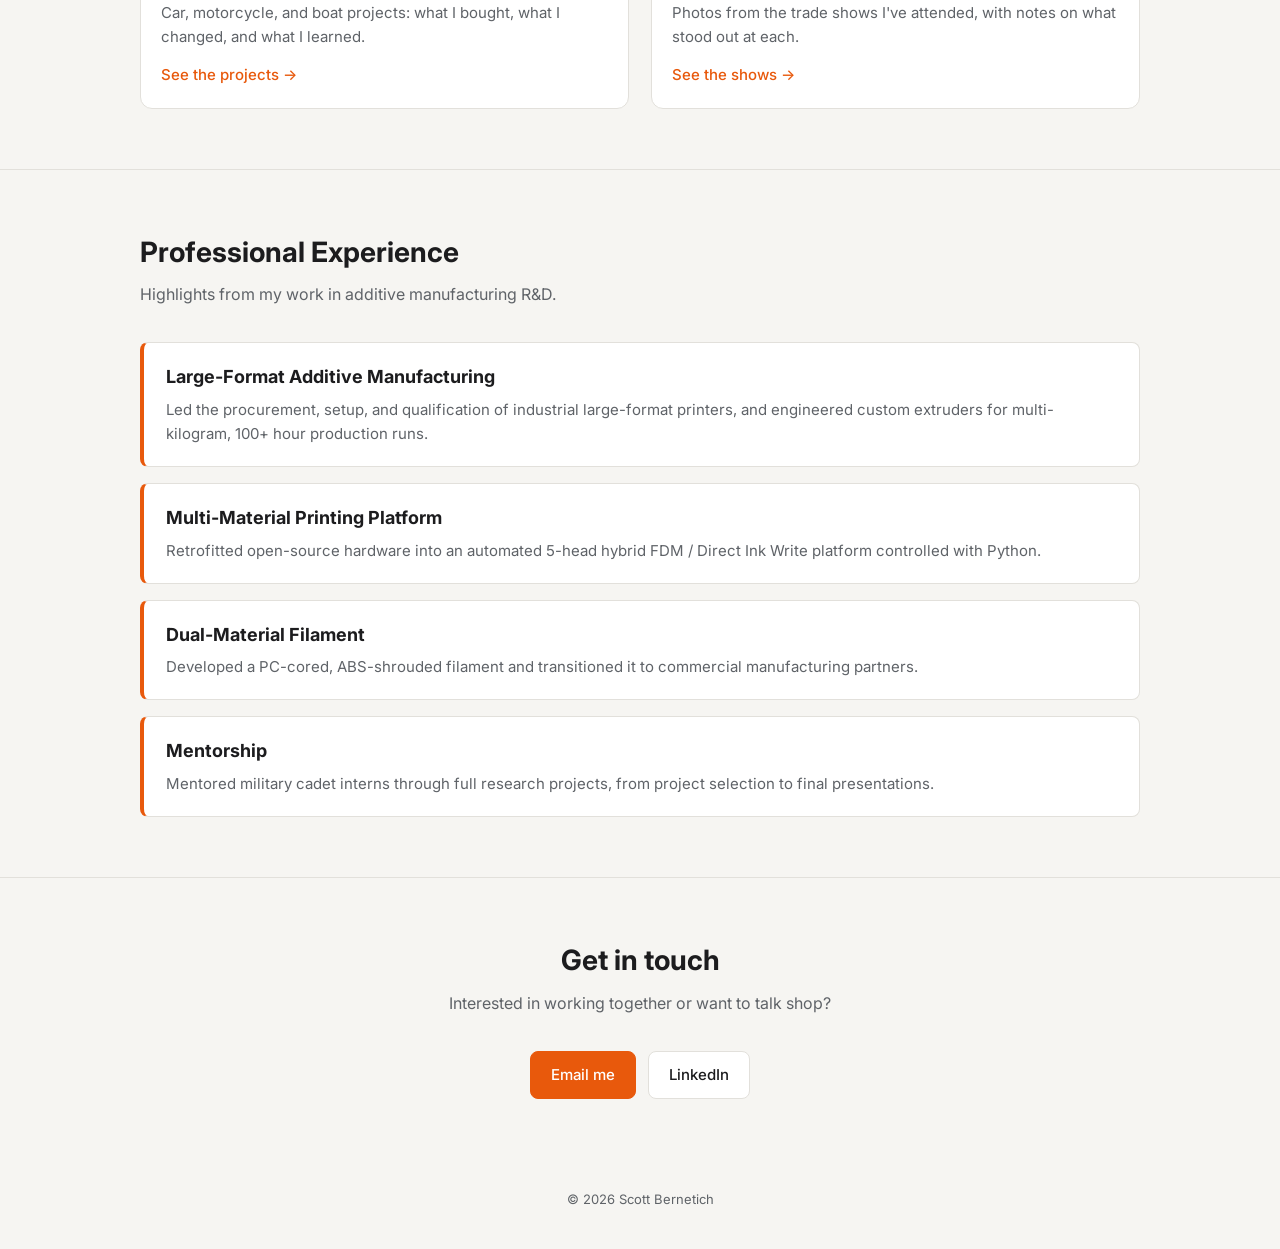
==== commit 9170476e: "Update portfolio description and project sections" ====
--- a/index.html
+++ b/index.html
@@ -4,7 +4,7 @@
 <meta charset="utf-8">
 <meta name="viewport" content="width=device-width, initial-scale=1">
 <title>Scott Bernetich | Portfolio</title>
-<meta name="description" content="Additive manufacturing engineer and maker. Custom 3D printers, extruders, drones, and more.">
+<meta name="description" content="Mechanical Engineer and maker. Custom 3D printers, design for additive manufacturing, and more.">
 <link rel="preconnect" href="https://fonts.googleapis.com">
 <link href="https://fonts.googleapis.com/css2?family=Inter:wght@400;500;700&family=JetBrains+Mono:wght@500&display=swap" rel="stylesheet">
 <link rel="stylesheet" href="style.css">
@@ -24,9 +24,9 @@
 
 <header>
   <div class="wrap">
-    <div class="tag">Additive Manufacturing Engineer &amp; Maker</div>
+    <div class="tag">Mechanical Engineer &amp; Maker</div>
     <h1>I design and build machines that make things.</h1>
-    <p>From large-format industrial printers to custom extruders, drones, and electric vehicles, I like taking hardware from idea to working prototype.</p>
+    <p>Then I use those machines to create functional components for vehicles, home decor, customer driven designs, and more. I enjoy helping people to take their idea to a functional prototype.</p>
     <div class="buttons">
       <a class="btn primary" href="#projects">See my projects</a>
       <a class="btn" href="resume.pdf">Download resume</a>
@@ -45,8 +45,12 @@
         <div class="photo slideshow">
           <img src="images/printers/Bubba on Printer_1.jpeg" alt="3D printer">
           <img src="images/printers/Bubba on Printer_3.jpeg" alt="3D printer">
+          <img src="images/printers/AnyCubic Mono X.jpg" alt="3D printer">
+          <img src="images/printers/Formlabs Form 2.jpg" alt="3D printer">
+          <img src="images/printers/custom-micron.jpg" alt="3D printer">
+          <img src="images/printers/custom-voron.jpg" alt="3D printer">
+          <!--
           <img src="images/printers/Anet-A8-3D-Printer.jpg" alt="3D printer">
-          <img src="images/printers/AnyCubic Mono X.jpg" alt="3D printer">
           <img src="images/printers/Bambu A1 Combo.jpg" alt="3D printer">
           <img src="images/printers/Creality CP-01.jpg" alt="3D printer">
           <img src="images/printers/Creality CR10 Mini.png" alt="3D printer">
@@ -57,11 +61,9 @@
           <img src="images/printers/Eryone Thinker SE.jpg" alt="3D printer">
           <img src="images/printers/FlashForge Creator Pro.jpg" alt="3D printer">
           <img src="images/printers/Formbot TRex.jpg" alt="3D printer">
-          <img src="images/printers/Formlabs Form 2.jpg" alt="3D printer">
           <img src="images/printers/Longer Orange Printers.jpg.png" alt="3D printer">
           <img src="images/printers/Makerbot Replicator 2.jpg" alt="3D printer">
-          <img src="images/printers/custom-micron.jpg" alt="3D printer">
-          <img src="images/printers/custom-voron.jpg" alt="3D printer">
+          -->
         </div>
         <div class="body">
           <h3>All My 3D Printers</h3>
@@ -70,16 +72,16 @@
         </div>
       </a>
 
-      <a class="card" href="trade-shows.html">
-        <div class="photo slideshow">Add photos: images/trade-shows/1.jpg, 2.jpg, 3.jpg
-          <img src="images/trade-shows/1.jpg" alt="Trade show">
-          <img src="images/trade-shows/2.jpg" alt="Trade show">
-          <img src="images/trade-shows/3.jpg" alt="Trade show">
+      <a class="card" href="freelance.html">
+        <div class="photo slideshow">Add photos: images/freelance/1.jpg, 2.jpg, 3.jpg
+          <img src="images/freelance/1.jpg" alt="Freelance design project">
+          <img src="images/freelance/2.jpg" alt="Freelance design project">
+          <img src="images/freelance/3.jpg" alt="Freelance design project">
         </div>
         <div class="body">
-          <h3>Trade Shows</h3>
-          <p>Photos from the trade shows I've attended, with notes on what stood out at each.</p>
-          <span class="more">See the shows &rarr;</span>
+          <h3>Freelance Design Projects</h3>
+          <p>Production-ready 3D models for collectibles, jewelry, and custom hardware, built for other people.</p>
+          <span class="more">See the designs &rarr;</span>
         </div>
       </a>
 
@@ -96,16 +98,16 @@
         </div>
       </a>
 
-      <a class="card" href="freelance.html">
-        <div class="photo slideshow">Add photos: images/freelance/1.jpg, 2.jpg, 3.jpg
-          <img src="images/freelance/1.jpg" alt="Freelance design project">
-          <img src="images/freelance/2.jpg" alt="Freelance design project">
-          <img src="images/freelance/3.jpg" alt="Freelance design project">
+      <a class="card" href="trade-shows.html">
+        <div class="photo slideshow">Add photos: images/trade-shows/1.jpg, 2.jpg, 3.jpg
+          <img src="images/trade-shows/1.jpg" alt="Trade show">
+          <img src="images/trade-shows/2.jpg" alt="Trade show">
+          <img src="images/trade-shows/3.jpg" alt="Trade show">
         </div>
         <div class="body">
-          <h3>Freelance Design Projects</h3>
-          <p>Production-ready 3D models for collectibles, jewelry, and custom hardware, built for other people.</p>
-          <span class="more">See the designs &rarr;</span>
+          <h3>Trade Shows</h3>
+          <p>Photos from the trade shows I've attended, with notes on what stood out at each.</p>
+          <span class="more">See the shows &rarr;</span>
         </div>
       </a>
 
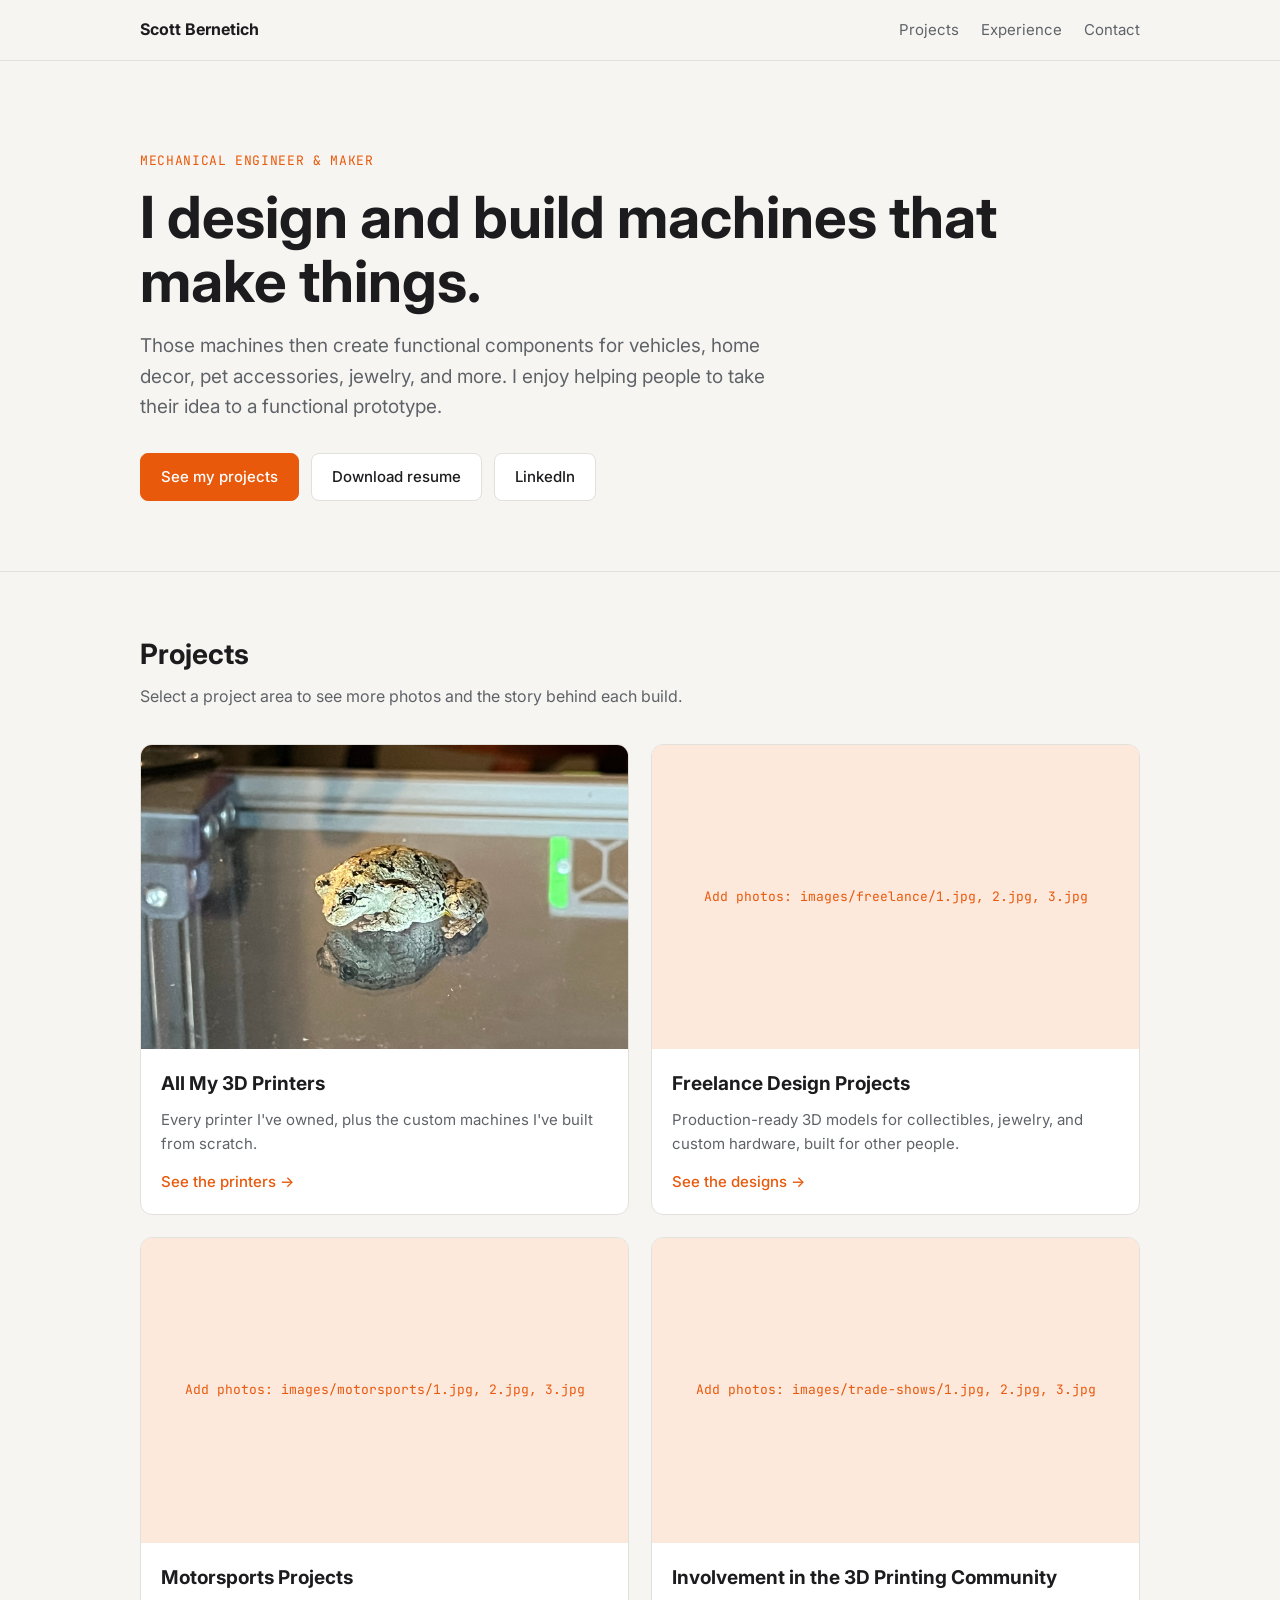
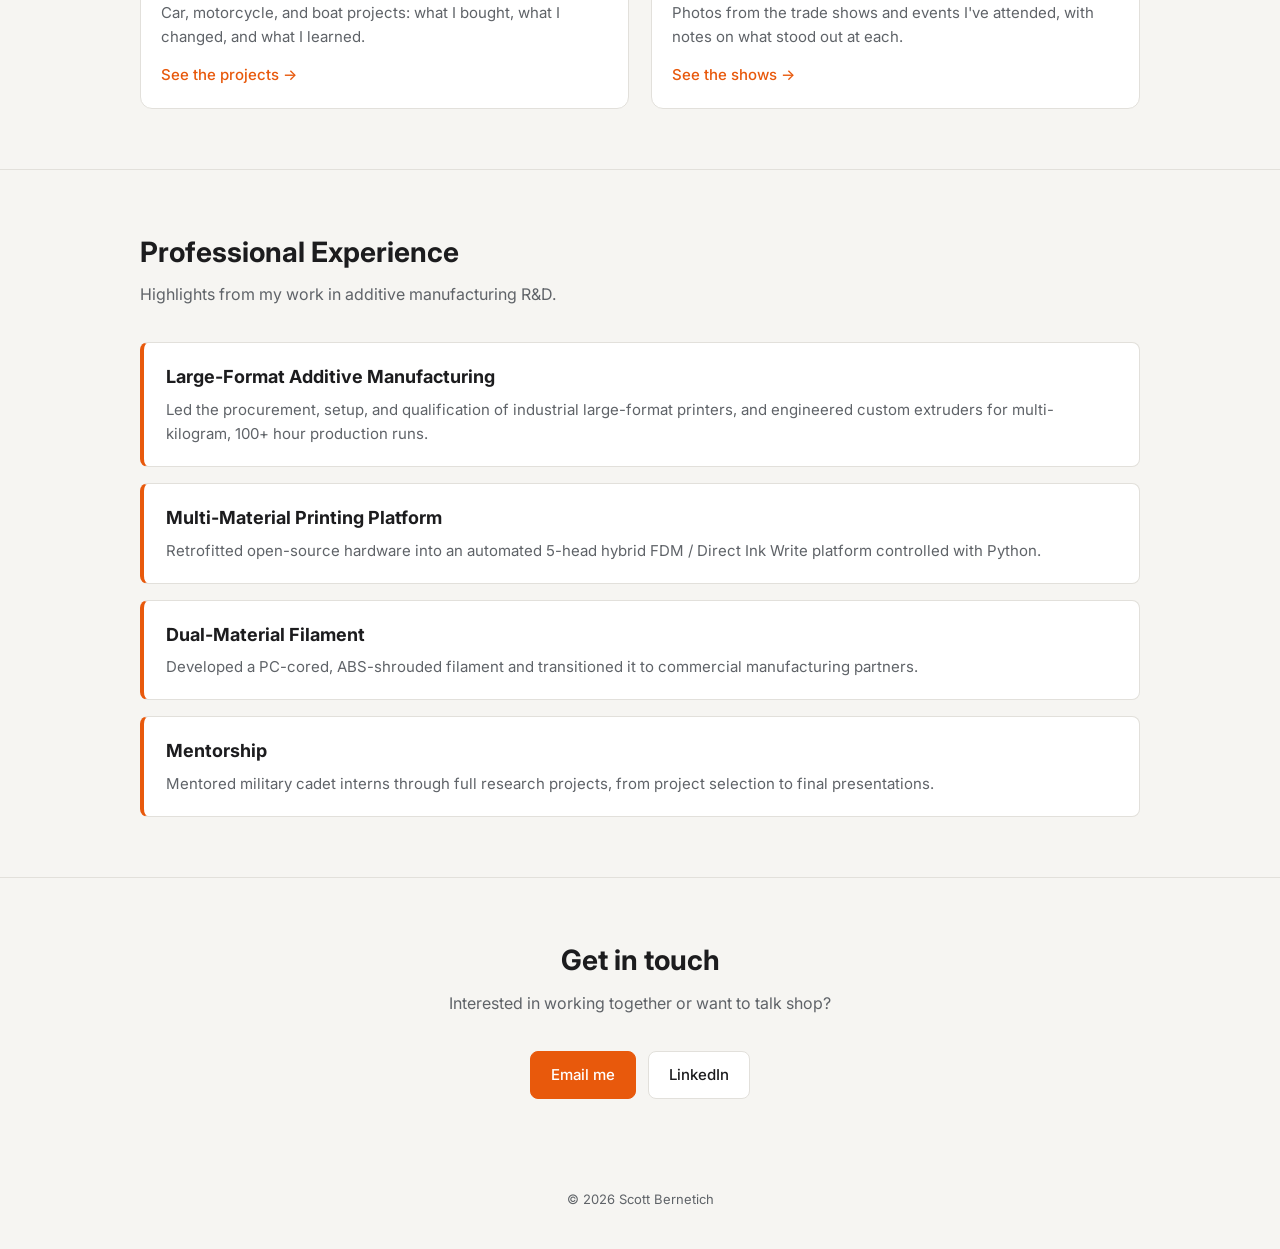
==== commit b053f263: "Revise descriptions in index.html" ====
--- a/index.html
+++ b/index.html
@@ -26,7 +26,7 @@
   <div class="wrap">
     <div class="tag">Mechanical Engineer &amp; Maker</div>
     <h1>I design and build machines that make things.</h1>
-    <p>Then I use those machines to create functional components for vehicles, home decor, customer driven designs, and more. I enjoy helping people to take their idea to a functional prototype.</p>
+    <p>Those machines then create functional components for vehicles, home decor, pet accessories, jewelry, and more. I enjoy helping people to take their idea to a functional prototype.</p>
     <div class="buttons">
       <a class="btn primary" href="#projects">See my projects</a>
       <a class="btn" href="resume.pdf">Download resume</a>
@@ -105,8 +105,8 @@
           <img src="images/trade-shows/3.jpg" alt="Trade show">
         </div>
         <div class="body">
-          <h3>Trade Shows</h3>
-          <p>Photos from the trade shows I've attended, with notes on what stood out at each.</p>
+          <h3>Involvement in the 3D Printing Community</h3>
+          <p>Photos from the trade shows and events I've attended, with notes on what stood out at each.</p>
           <span class="more">See the shows &rarr;</span>
         </div>
       </a>
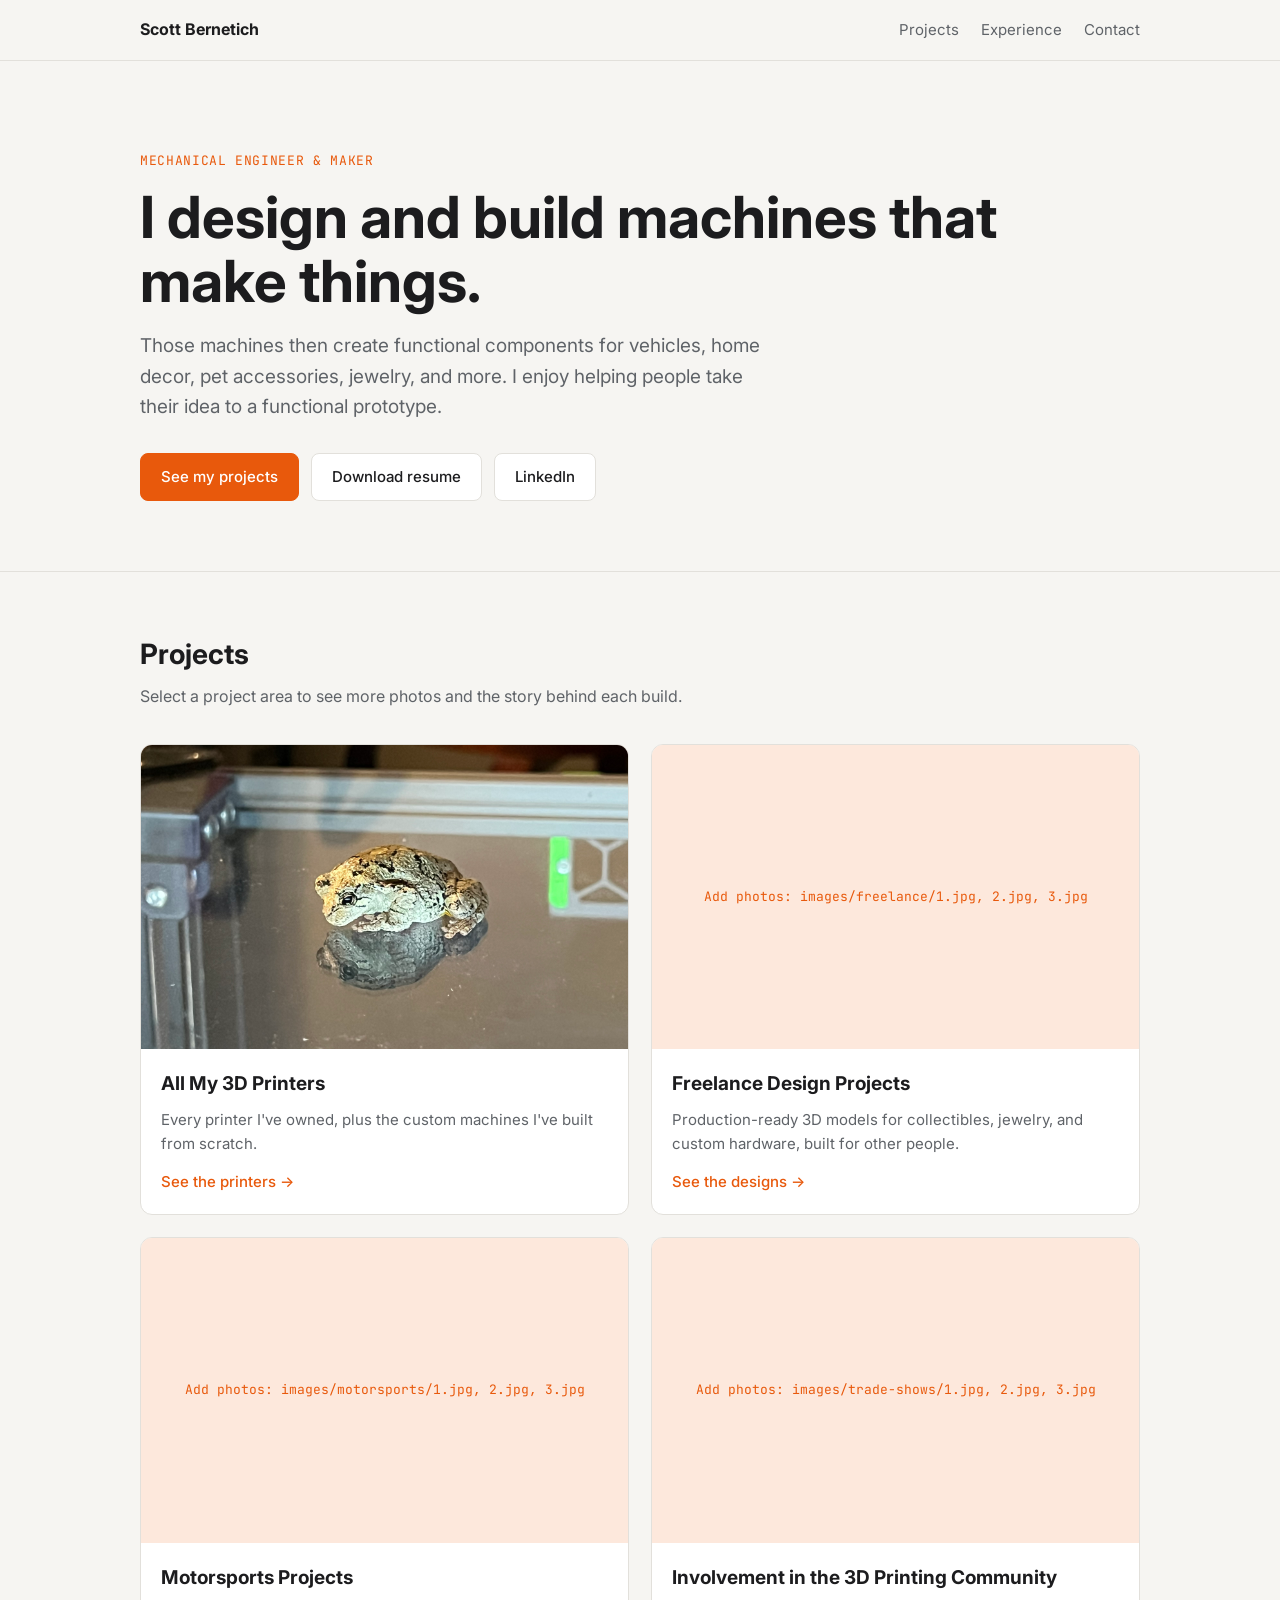
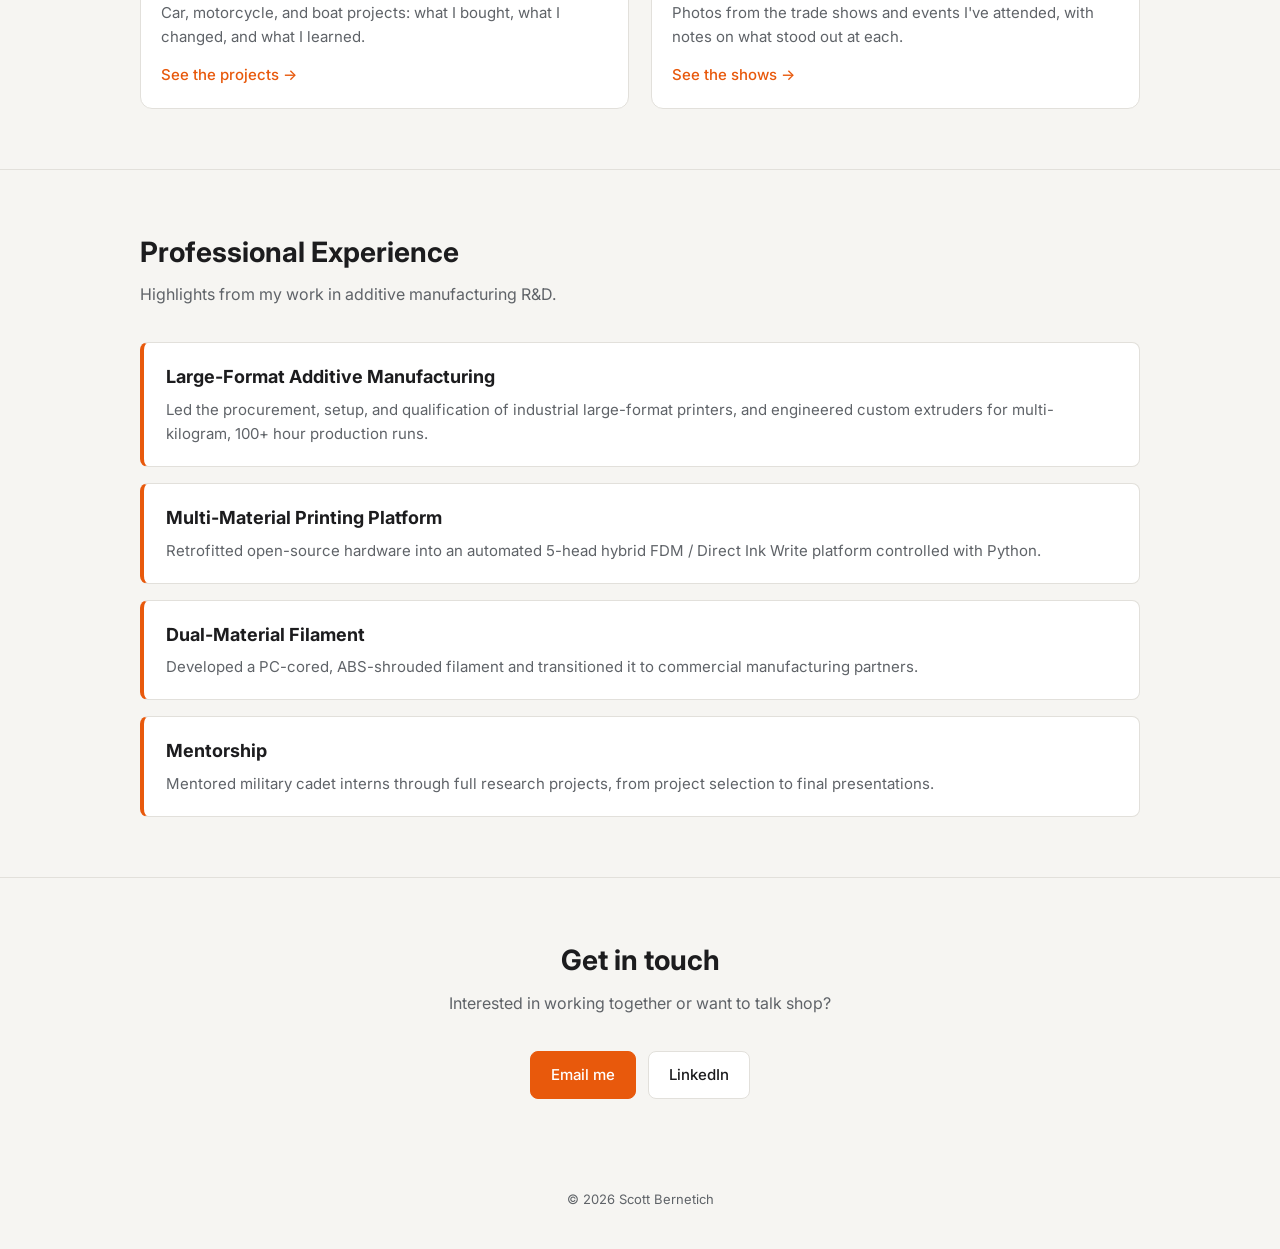
==== commit 47bfe925: "Add animated frog element to index.html" ====
--- a/index.html
+++ b/index.html
@@ -9,6 +9,29 @@
 <link href="https://fonts.googleapis.com/css2?family=Inter:wght@400;500;700&family=JetBrains+Mono:wght@500&display=swap" rel="stylesheet">
 <link rel="stylesheet" href="style.css">
 </head>
+
+<style>
+  #frog { position: fixed; left: 0; top: 0; font-size: 36px; pointer-events: none; z-index: 50; }
+</style>
+<script>
+(function () {
+  if (matchMedia("(prefers-reduced-motion: reduce)").matches) return;
+  var frog = document.createElement("div");
+  frog.id = "frog"; frog.textContent = "🐸";
+  document.body.appendChild(frog);
+  var x = 100, y = 100, tx = x, ty = y, hop = 0, face = 1;
+  addEventListener("pointermove", function (e) { tx = e.clientX; ty = e.clientY; });
+  (function tick() {
+    var dx = tx - x, dy = ty - y, d = Math.hypot(dx, dy);
+    if (d > 60) { x += dx / d * 2.2; y += dy / d * 2.2; hop += 0.18; face = dx < 0 ? 1 : -1; }
+    else hop = 0;
+    var lift = Math.abs(Math.sin(hop)) * 14;
+    frog.style.transform = "translate(" + (x - 18) + "px," + (y - 18 - lift) + "px) scaleX(" + face + ")";
+    requestAnimationFrame(tick);
+  })();
+})();
+</script>
+  
 <body>
 
 <nav>
@@ -26,7 +49,7 @@
   <div class="wrap">
     <div class="tag">Mechanical Engineer &amp; Maker</div>
     <h1>I design and build machines that make things.</h1>
-    <p>Those machines then create functional components for vehicles, home decor, pet accessories, jewelry, and more. I enjoy helping people to take their idea to a functional prototype.</p>
+    <p>Those machines then create functional components for vehicles, home decor, pet accessories, jewelry, and more. I enjoy helping people take their idea to a functional prototype.</p>
     <div class="buttons">
       <a class="btn primary" href="#projects">See my projects</a>
       <a class="btn" href="resume.pdf">Download resume</a>
